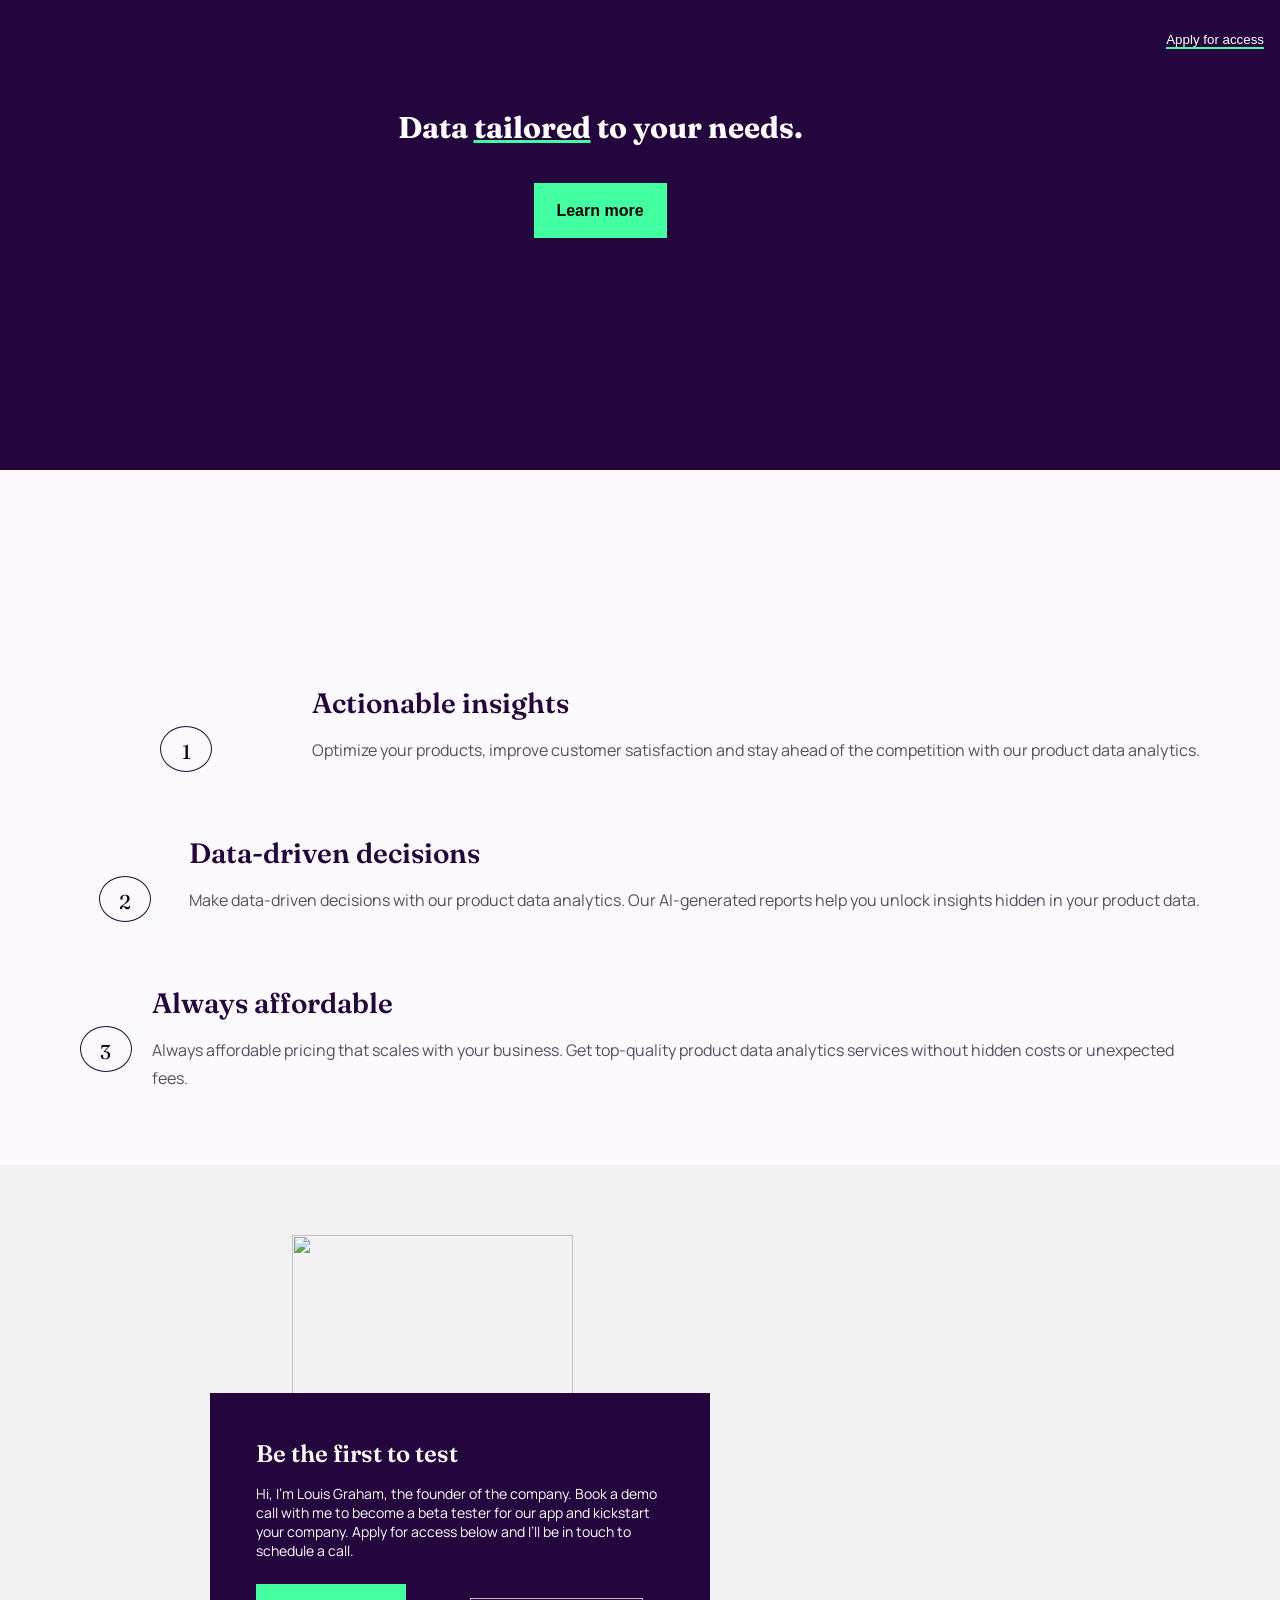
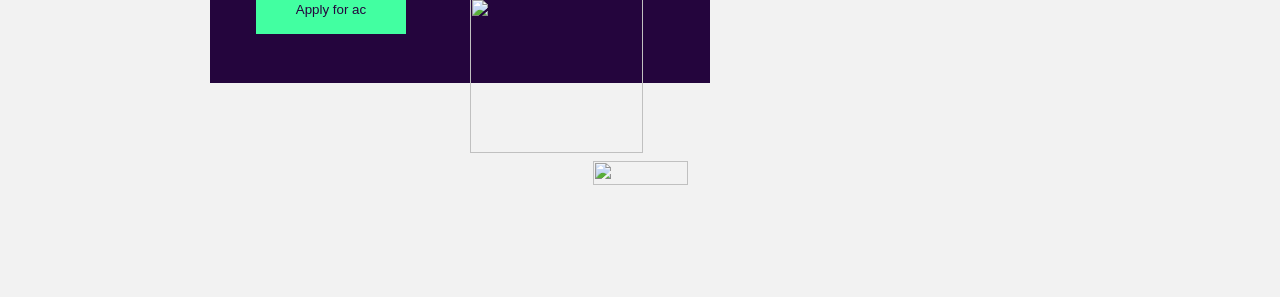
==== index.html @ d3ea02d0 "mover el index" ====
<!DOCTYPE html>
<html lang="en">
<head>
  <meta charset="UTF-8">
  <meta name="viewport" content="width=device-width, initial-scale=1.0">
  <link rel="icon" type="image/png" sizes="32x32" href="./assets/images/favicon-32x32.png">
  <title>Workit landing page</title>
  <link rel="preconnect" href="https://fonts.googleapis.com">
  <link rel="preconnect" href="https://fonts.gstatic.com" crossorigin>
  <link href="https://fonts.googleapis.com/css2?family=Fraunces:wght@300;500;700&family=Manrope:wght@300;500;700&display=swap" rel="stylesheet">
  <link rel="stylesheet" href="style.css">
</head>
<body>
  <header>
    <div class="encabezado">
      <div class="encabezado-logo">
        <img src="./assets/images/logo-light.svg" alt="">
        <button class="encabezado-logo-boton">Apply for access</button>
      </div>
      <div class="titulo-imagenes">
        <img class="icono1" src="./assets/images/bg-pattern-1.svg" alt="">
        <section class="encabezado-titulo">
          <h1>Data <span class="encabezado-titulo-decoracion">tailored</span> to your needs.</h1>
          <button class="encabezado-titulo-boton">Learn more</button>
        </section>
        <img class="icono2" src="./assets/images/bg-pattern-2.svg" alt="">
      </div>
    </div>
  </header>
  <main>
    <div class="imagen-telefono"></div>
    <div class="contenido-informacion-total">
      <section class="contenido-informacion-parrafo">
        <P class="contenido-information-titulo">1</P>
        <div class="contenido-information-texto">
          <h3>Actionable insights</h3>
          <p>Optimize your products, improve customer satisfaction and stay ahead of the competition with our product data analytics.</p>
        </div>
      </section>
      <section class="contenido-informacion-parrafo">
        <P class="contenido-information-titulo">2</P>
        <div class="contenido-information-texto">
          <h3>Data-driven decisions</h3>
          <p>Make data-driven decisions with our product data analytics. Our Al-generated reports help you unlock insights hidden in your product data.</p>
        </div>
      </section>
      <section class="contenido-informacion-parrafo">
        <P class="contenido-information-titulo">3</P>
        <div class="contenido-information-texto">
          <h3>Always affordable</h3>
          <p>Always affordable pricing that scales with your business. Get top-quality product data analytics services without hidden costs or unexpected fees.</p>
        </div>
      </section>
    </div>
  </main>
  <footer>
    <img class="image-founder" src="./assets/images/image-founder.webp" alt="">
    <section class="footer-texto">
      <h2>Be the first to test</h2>
      <p>Hi, I'm Louis Graham, the founder of the company. Book a demo call with me to become a beta tester for our app and kickstart your company. Apply for access below and I’ll be in touch to schedule a call.</p>
      <button class="footer-boton">Apply for ac</button>
    </section>
    <img class="icono3" src="./assets/images/bg-pattern-3.svg" alt="">
    <section class="footer-imagenes">
      <img class="footer-logo" src="./assets/images/logo-dark.svg" alt="">
      <div class="footer-logos-paginas">
        <img src="./assets/images/icon-facebook.svg" alt="">
        <img src="./assets/images/icon-instagram.svg" alt="">
        <img src="./assets/images/icon-twitter.svg" alt="">
      </div>
  </section>
  </footer>

</body>
</html>
---- style.css ----
:root {
    --dark-purple: hsl(273, 85%, 13%);
    --eucaplyptus: hsl(150, 100%, 63%);
    --davys-gray: hsl(271, 12%, 34%);
    --gosht-white: hsl(276, 100%, 99%);
    --white: hsl(0, 0%, 100%);
    --fraunces: 'Fraunces', serif;
    --manrope: 'Manrope', sans-serif;
}
* {
    box-sizing: border-box;
    margin: 0;
    padding: 0;
}
body {
    font-family: var(--manrope);
    background-color: var(--gosht-white);
}
html {
    width: 100%;
    height: 100vh;
}

header {
    width: 100%;
    height: 420px;
    background-color: var(--dark-purple);

}
.icono1 {
    display: none;
}
.icono2 {
    display: none;
}
.icono3 {
    display: none;
}
.encabezado {
    padding-top: 32px;
    padding-left: 16px;
    padding-right: 16px;
}
.encabezado-logo {
    display: flex;
    justify-content: space-between;
}
.encabezado-logo-boton {
    color: var(--white);
    background-color: transparent;
    border: none;
    border-bottom: 2px solid var(--eucaplyptus);
}
.encabezado-titulo {
    width: 90%;
    margin: 0 auto;
    margin-top: 64px;
    display: flex;
    flex-direction: column;
    align-items: center;
    font-family: var(--fraunces);
    font-size: 20px;
    font-weight: 600;
    line-height: 30px;
    text-align: center;
    color: var(--white);
}
.encabezado-titulo-decoracion {
    text-decoration: underline var(--eucaplyptus);
}
.encabezado-titulo-boton {
    width: 133px;
    height: 55px;
    margin-top: 40px;
    font-size: 16px;
    font-weight: 700;
    border: none;
    background-color: var(--eucaplyptus);
}

main {
    width: 100%;
    height: 1070px;
}
.imagen-telefono {
    width: 320px;
    height: 184px;
    margin: -90px auto;
    background-image: url("./assets/images/image-hero.webp");
    background-size: cover;
    background-repeat: no-repeat;
    background-position: center;
}
.contenido-informacion-total{
    display: flex;
    flex-direction: column;
    text-align: center;
    gap: 40px;
    margin: 150px 16px;
}
.contenido-information-titulo {
    width: 48px;
    height: 48px;
    border: 1px solid var(--dark-purple);
    border-radius: 50%;
    margin: 0 auto;
    padding: 12px;
    margin-bottom: 24px;
    font-size: 20px;
    font-family: var(--fraunces);
}
.contenido-information-texto h3 {
    font-size: 28px;
    font-weight: 600;
    margin-bottom: 16px;
    font-family: var(--fraunces);
    color: var(--dark-purple);
}
.contenido-information-texto p {
    font-size: 16px;
    font-weight: 400;
    line-height: 28px;
    color: var(--davys-gray);
}

footer {
    background-color: #F2F2F2;
    margin: 90px auto;
    text-align: center;
}
.image-founder {
    width: 181px;
    height: 181px;
    margin-top: 70px;
}
.footer-texto {
    position: absolute;
    z-index: 2;
    background-color: var(--dark-purple);
    margin: -40px 16px;
    padding: 32px;
    color: var(--white);
}
.footer-texto h2 {
    font-size: 24px;
    font-weight: 600;
    font-family: var(--fraunces);
    margin-bottom: 16px;
}
.footer-texto p {
    font-size: 14px;
    font-weight: 400;
    margin-bottom: 24px;
}
.footer-boton {
    width: 150px;
    height: 50px;
    background-color: var(--eucaplyptus);
    border: none;
    color: var(--dark-purple);
}
.footer-imagenes {
    margin-top: 340px;
}
.footer-logo {
    width: 95px;
    height: 24px;
    margin-bottom: 52px;
}
.footer-logos-paginas {
    display: flex;
    gap: 20px;
    justify-content: center;
    padding-bottom: 60px;
}

@media screen and (min-width: 768px) {
    header {
        height: 470px;
    }
    main {
        height: 840px;
    }
    .titulo-imagenes {
        display: flex;
    }
    .encabezado-titulo {
        width: ;
    }
    .icono1 {
        display: block;
        margin-left: -239px;
    }
    .icono2 {
        display: block;
        margin-left: -69px;
        margin-right: -90px;
        margin-top: 189px;
    }
    .icono3 {
        display: block;
        position: absolute;
        width: 173px;
        height: 155px;
        margin-top: 77px;
        margin-left: 470px;
        z-index: 3;
    }
    .imagen-telefono {
        width: 514px;
        height: 296px;
        margin: -145px auto;
        margin-bottom: -85px;
    }
    .contenido-informacion {
        display: flex;
    }
    .contenido-informacion-total {
        margin: 150px 80px;
    }
    .contenido-informacion-parrafo {
        display: flex;
    }
    .contenido-information-titulo {
        width: 52px;
        height: 46px;
        margin-top: 40px;
    }
    .contenido-information-texto {
        text-align: initial;
        margin-left: 20px;
    }
    footer {
        margin: 0;
    }
    .footer-texto {
        width: 500px;
        height: 290px;
        padding: 46px;
        margin-left: 210px;
        margin-top: -128px;
        text-align: initial;
    }
    .image-founder {
        width: 281px;
        height: 281px;
        margin-left: -415px;
    }
    .footer-imagenes {
        margin-top: 240px;
    }

}
@media screen and (min-width: px) {

}
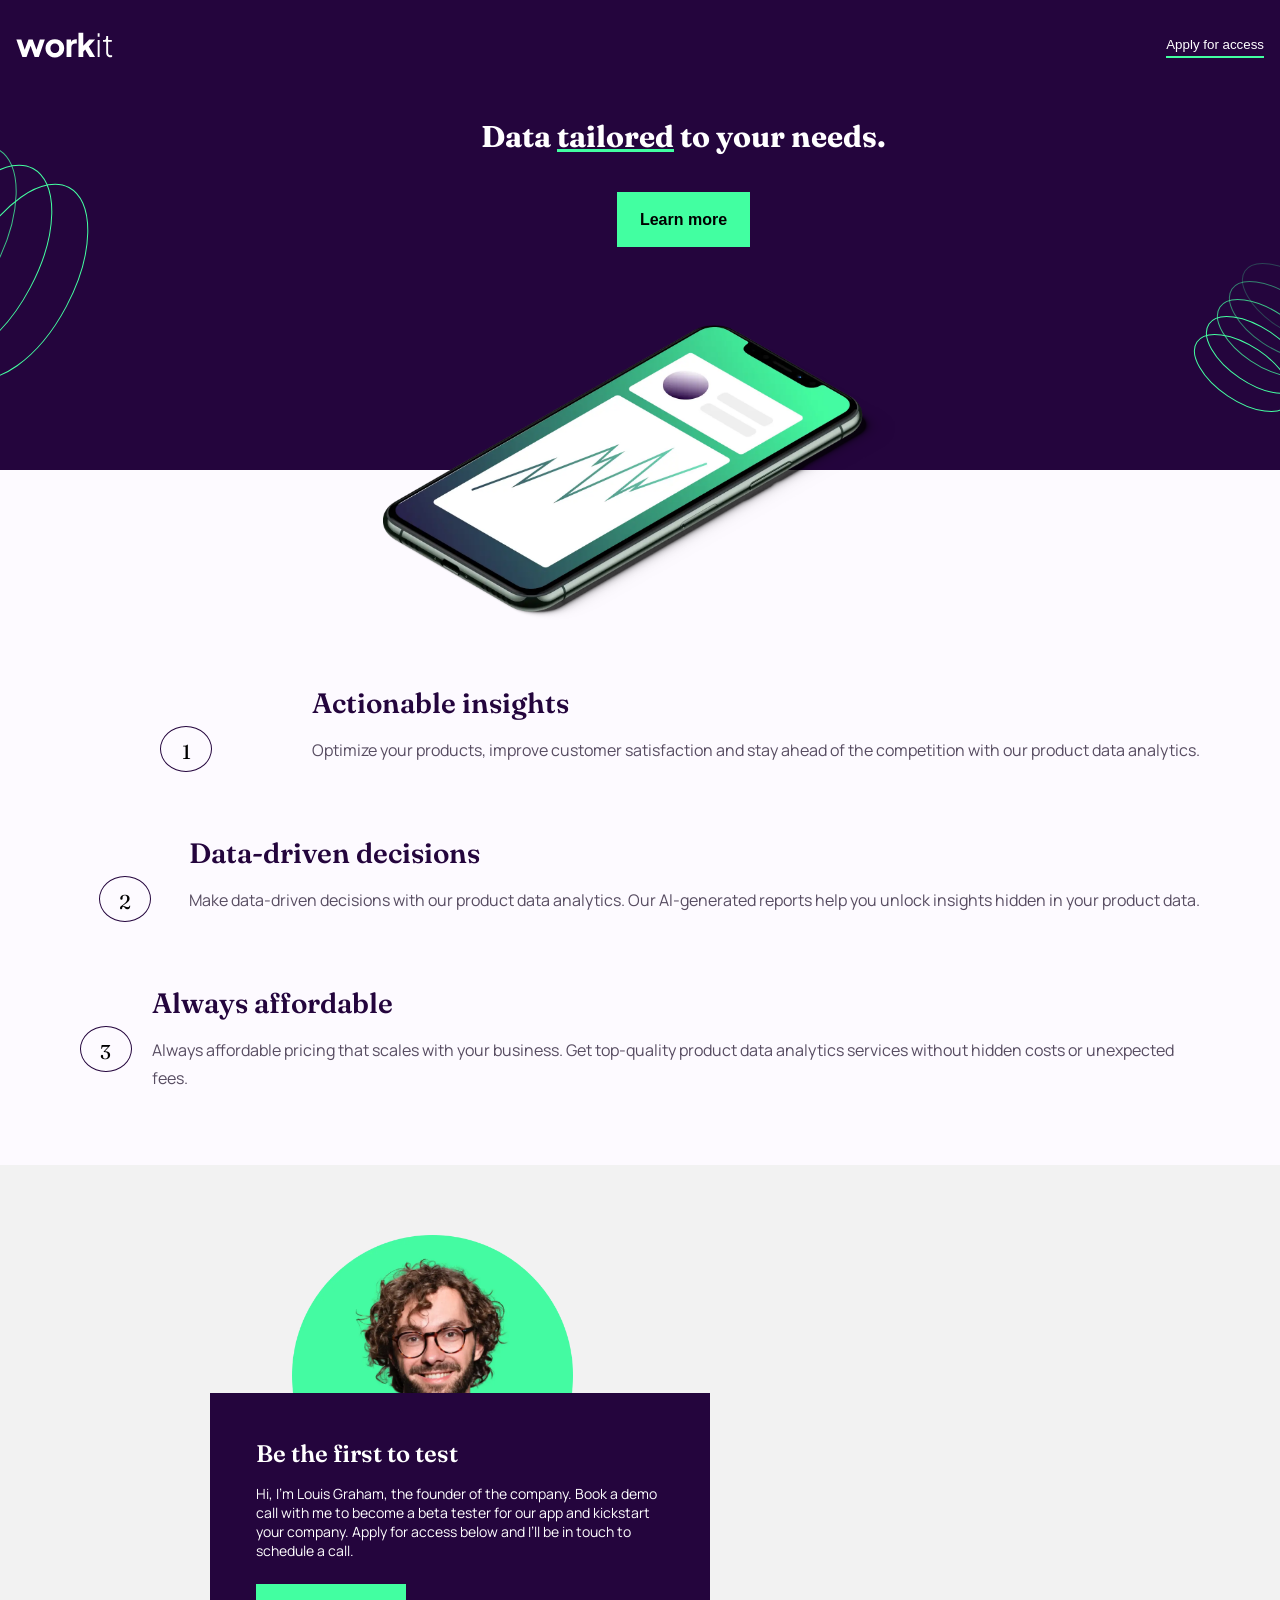
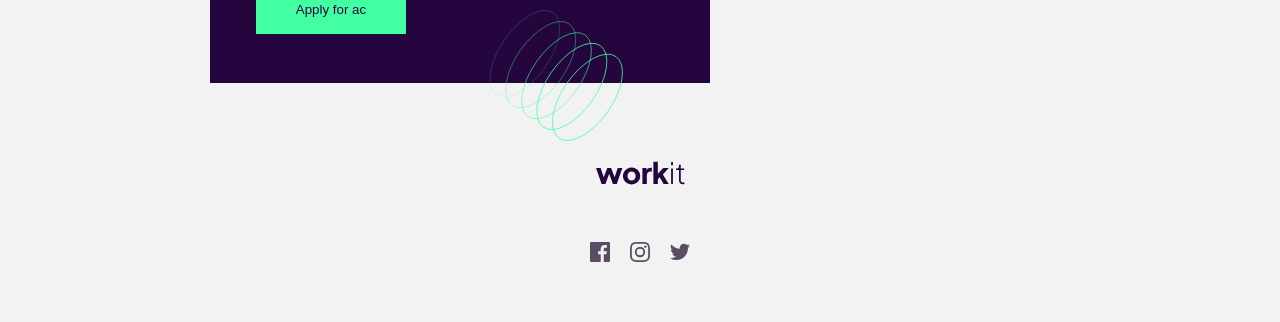
==== commit 6d396147: "arreglo de imagenes" ====
--- a/index.html
+++ b/index.html
@@ -14,16 +14,16 @@
   <header>
     <div class="encabezado">
       <div class="encabezado-logo">
-        <img src="./assets/images/logo-light.svg" alt="">
+        <img src="starter-code/assets/images/logo-light.svg" alt="">
         <button class="encabezado-logo-boton">Apply for access</button>
       </div>
       <div class="titulo-imagenes">
-        <img class="icono1" src="./assets/images/bg-pattern-1.svg" alt="">
+        <img class="icono1" src="starter-code/assets/images/bg-pattern-1.svg" alt="">
         <section class="encabezado-titulo">
           <h1>Data <span class="encabezado-titulo-decoracion">tailored</span> to your needs.</h1>
           <button class="encabezado-titulo-boton">Learn more</button>
         </section>
-        <img class="icono2" src="./assets/images/bg-pattern-2.svg" alt="">
+        <img class="icono2" src="starter-code/assets/images/bg-pattern-2.svg" alt="">
       </div>
     </div>
   </header>
@@ -54,19 +54,19 @@
     </div>
   </main>
   <footer>
-    <img class="image-founder" src="./assets/images/image-founder.webp" alt="">
+    <img class="image-founder" src="starter-code/assets/images/image-founder.webp" alt="">
     <section class="footer-texto">
       <h2>Be the first to test</h2>
       <p>Hi, I'm Louis Graham, the founder of the company. Book a demo call with me to become a beta tester for our app and kickstart your company. Apply for access below and I’ll be in touch to schedule a call.</p>
       <button class="footer-boton">Apply for ac</button>
     </section>
-    <img class="icono3" src="./assets/images/bg-pattern-3.svg" alt="">
+    <img class="icono3" src="starter-code/assets/images/bg-pattern-3.svg" alt="">
     <section class="footer-imagenes">
-      <img class="footer-logo" src="./assets/images/logo-dark.svg" alt="">
+      <img class="footer-logo" src="starter-code/assets/images/logo-dark.svg" alt="">
       <div class="footer-logos-paginas">
-        <img src="./assets/images/icon-facebook.svg" alt="">
-        <img src="./assets/images/icon-instagram.svg" alt="">
-        <img src="./assets/images/icon-twitter.svg" alt="">
+        <img src="starter-code/assets/images/icon-facebook.svg" alt="">
+        <img src="starter-code/assets/images/icon-instagram.svg" alt="">
+        <img src="starter-code/assets/images/icon-twitter.svg" alt="">
       </div>
   </section>
   </footer>
--- a/style.css
+++ b/style.css
@@ -86,7 +86,7 @@
     width: 320px;
     height: 184px;
     margin: -90px auto;
-    background-image: url("./assets/images/image-hero.webp");
+    background-image: url("starter-code/assets/images/image-hero.webp");
     background-size: cover;
     background-repeat: no-repeat;
     background-position: center;
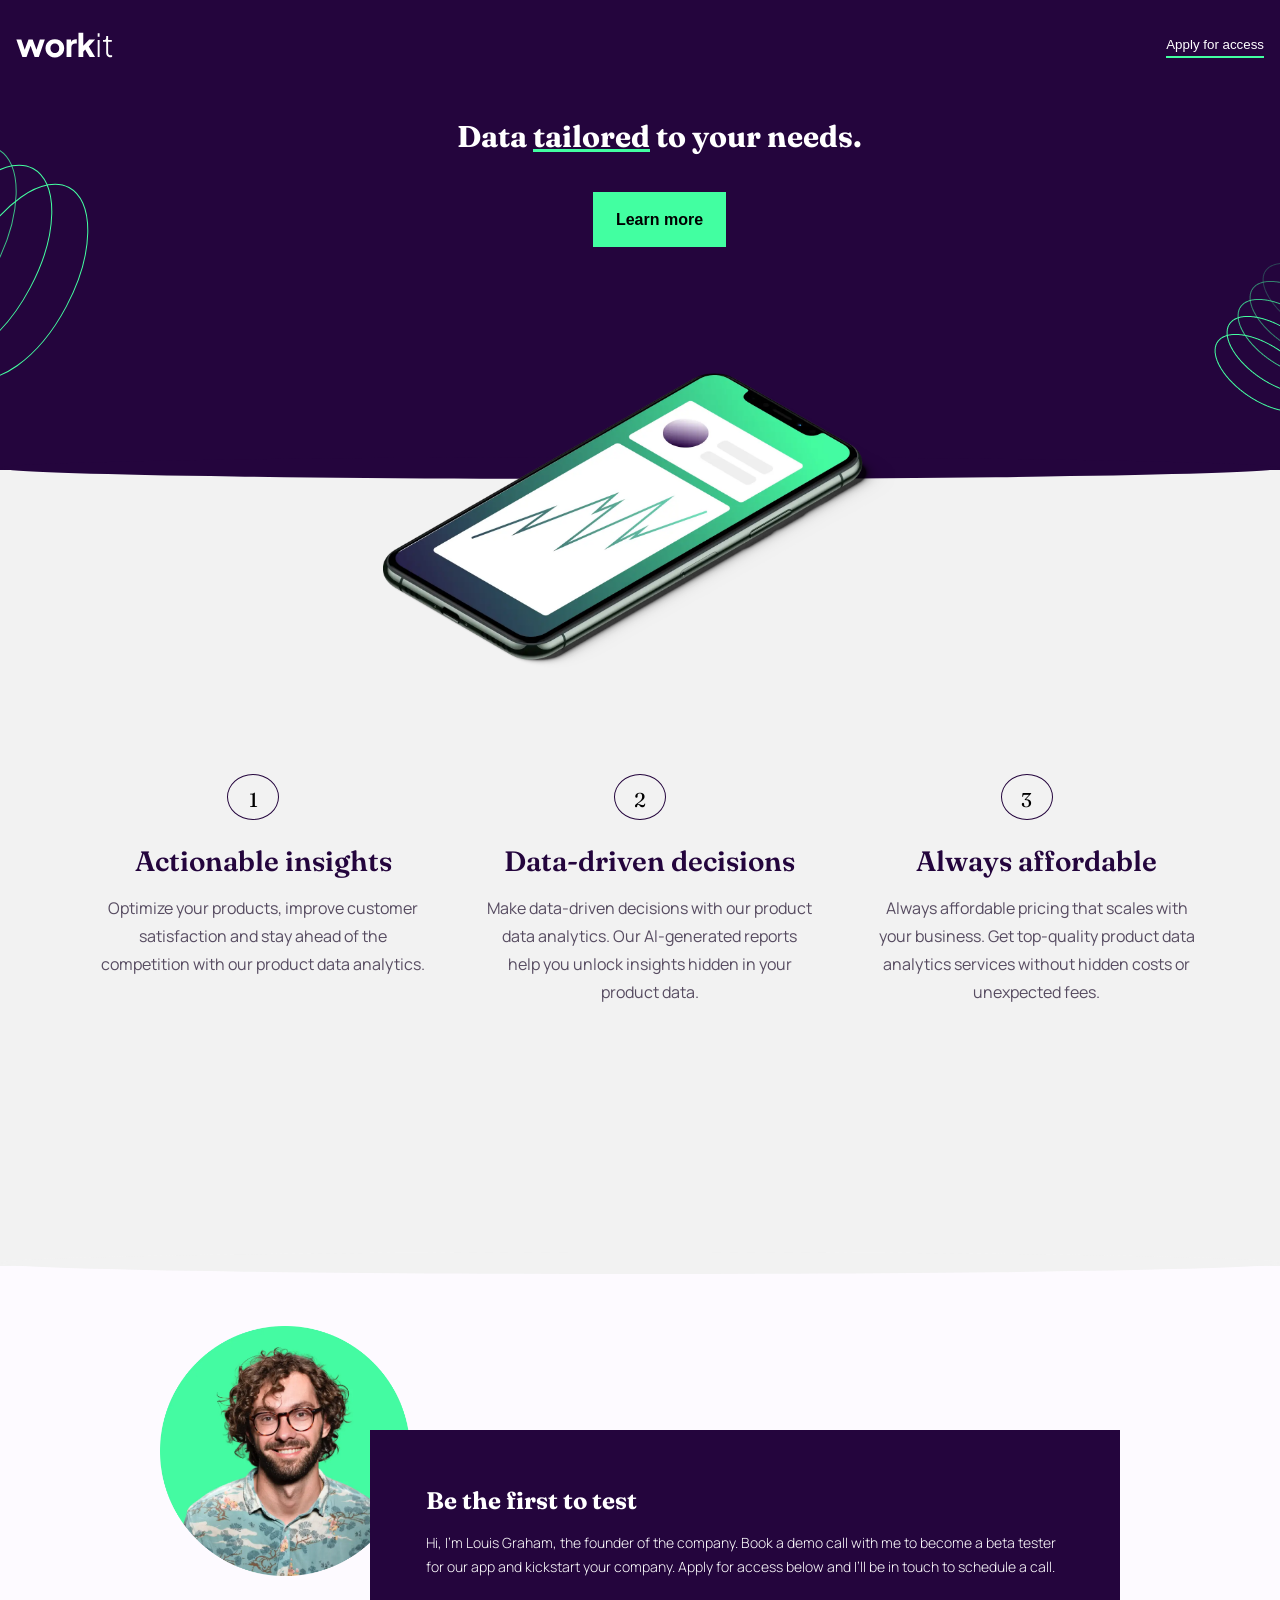
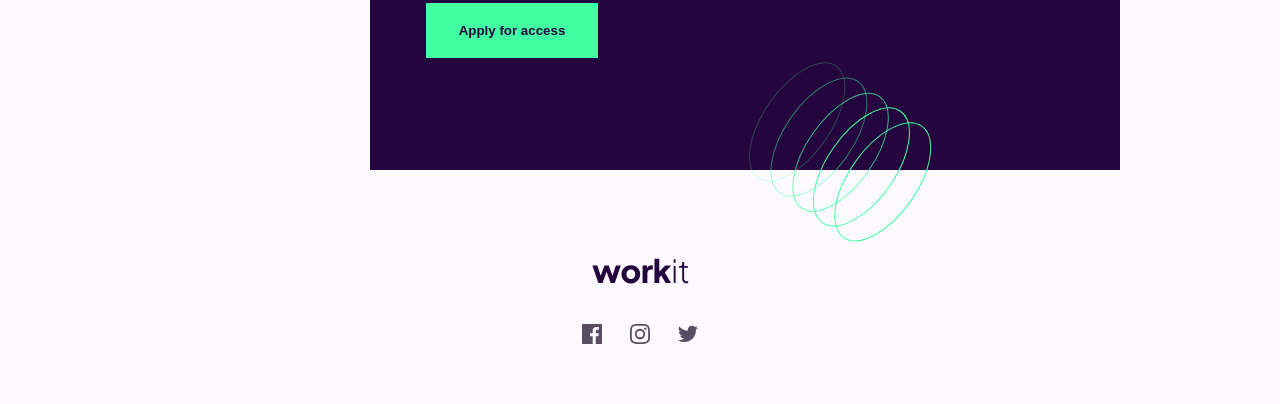
==== commit 3998c713: "modificaciones" ====
--- a/index.html
+++ b/index.html
@@ -23,10 +23,11 @@
           <h1>Data <span class="encabezado-titulo-decoracion">tailored</span> to your needs.</h1>
           <button class="encabezado-titulo-boton">Learn more</button>
         </section>
-        <img class="icono2" src="starter-code/assets/images/bg-pattern-2.svg" alt="">
+        <img class="icono2" src="starter-code/assets/images/icono2.png" alt="">
       </div>
     </div>
   </header>
+  <div class="path-morado"></div>
   <main>
     <div class="imagen-telefono"></div>
     <div class="contenido-informacion-total">
@@ -53,22 +54,25 @@
       </section>
     </div>
   </main>
+  <div class="path-blanco"></div>
   <footer>
-    <img class="image-founder" src="starter-code/assets/images/image-founder.webp" alt="">
     <section class="footer-texto">
-      <h2>Be the first to test</h2>
-      <p>Hi, I'm Louis Graham, the founder of the company. Book a demo call with me to become a beta tester for our app and kickstart your company. Apply for access below and I’ll be in touch to schedule a call.</p>
-      <button class="footer-boton">Apply for ac</button>
+      <img class="image-founder" src="starter-code/assets/images/image-founder.webp" alt="">
+      <section class="footer-texto-informacion">
+        <h2>Be the first to test</h2>
+        <p>Hi, I'm Louis Graham, the founder of the company. Book a demo call with me to become a beta tester for our app and kickstart your company. Apply for access below and I’ll be in touch to schedule a call.</p>
+        <button>Apply for access</button>
+      </section>
     </section>
     <img class="icono3" src="starter-code/assets/images/bg-pattern-3.svg" alt="">
     <section class="footer-imagenes">
       <img class="footer-logo" src="starter-code/assets/images/logo-dark.svg" alt="">
-      <div class="footer-logos-paginas">
+      <div class="footer-paginas-web">
         <img src="starter-code/assets/images/icon-facebook.svg" alt="">
         <img src="starter-code/assets/images/icon-instagram.svg" alt="">
         <img src="starter-code/assets/images/icon-twitter.svg" alt="">
       </div>
-  </section>
+    </section>
   </footer>
 
 </body>
--- a/style.css
+++ b/style.css
@@ -14,7 +14,7 @@
 }
 body {
     font-family: var(--manrope);
-    background-color: var(--gosht-white);
+    background-color: #F2F2F2;
 }
 html {
     width: 100%;
@@ -35,6 +35,13 @@
 }
 .icono3 {
     display: none;
+}
+.path-morado {
+    width: 100%;
+    height: 100px;
+    background-color: var(--dark-purple);
+    clip-path: ellipse(50% 11% at 50% 50%);
+    margin-top: -52px;
 }
 .encabezado {
     padding-top: 32px;
@@ -50,6 +57,7 @@
     background-color: transparent;
     border: none;
     border-bottom: 2px solid var(--eucaplyptus);
+    cursor: pointer;
 }
 .encabezado-titulo {
     width: 90%;
@@ -76,27 +84,30 @@
     font-weight: 700;
     border: none;
     background-color: var(--eucaplyptus);
+    cursor: pointer;
 }
 
 main {
     width: 100%;
-    height: 1070px;
 }
 .imagen-telefono {
     width: 320px;
     height: 184px;
-    margin: -90px auto;
+    margin: -120px auto;
     background-image: url("starter-code/assets/images/image-hero.webp");
     background-size: cover;
     background-repeat: no-repeat;
     background-position: center;
+    position: relative;
 }
 .contenido-informacion-total{
     display: flex;
     flex-direction: column;
     text-align: center;
     gap: 40px;
-    margin: 150px 16px;
+    margin: 0 16px;
+    margin-top: 150px;
+    margin-bottom: 80px;
 }
 .contenido-information-titulo {
     width: 48px;
@@ -122,57 +133,74 @@
     line-height: 28px;
     color: var(--davys-gray);
 }
+.path-blanco {
+    width: 100%;
+    height: 100px;
+    background-color: #F2F2F2;
+    clip-path: ellipse(50% 11% at 50% 50%);
+    margin-bottom: -47px;
+}
 
 footer {
-    background-color: #F2F2F2;
-    margin: 90px auto;
-    text-align: center;
+    padding-top: 60px;
+    background-color: var(--gosht-white);
+}
+.footer-texto {
+    margin: 0 16px;
+    display: flex;
+    flex-direction: column;
+    align-items: center;
 }
 .image-founder {
-    width: 181px;
-    height: 181px;
-    margin-top: 70px;
-}
-.footer-texto {
-    position: absolute;
-    z-index: 2;
+    width: 250px;
+    height: 250px;
+}
+.footer-texto-informacion {
     background-color: var(--dark-purple);
-    margin: -40px 16px;
-    padding: 32px;
     color: var(--white);
-}
-.footer-texto h2 {
-    font-size: 24px;
-    font-weight: 600;
+    display: flex;
+    flex-direction: column;
+    align-items: center;
+    padding: 31px;
+    margin-top: -46px;
+}
+.footer-texto-informacion h2 {
     font-family: var(--fraunces);
     margin-bottom: 16px;
 }
-.footer-texto p {
+.footer-texto-informacion p {
     font-size: 14px;
-    font-weight: 400;
+    font-weight: 300;
+    text-align: center;
+    line-height: 24px;
     margin-bottom: 24px;
 }
-.footer-boton {
-    width: 150px;
-    height: 50px;
+.footer-texto-informacion button {
+    width: 172px;
+    height: 55px;
+    border: none;
     background-color: var(--eucaplyptus);
-    border: none;
     color: var(--dark-purple);
+    font-weight: 700;
+    cursor: pointer;
 }
 .footer-imagenes {
-    margin-top: 340px;
+    display: flex;
+    flex-direction: column;
+    align-items: center;
+    padding-bottom: 60px;
 }
 .footer-logo {
-    width: 95px;
-    height: 24px;
-    margin-bottom: 52px;
-}
-.footer-logos-paginas {
-    display: flex;
-    gap: 20px;
-    justify-content: center;
-    padding-bottom: 60px;
-}
+    margin-bottom: 40px;
+}
+.footer-paginas-web {
+    display: flex;
+    gap: 28px;
+}
+.icono3 {
+    display: none;
+}
+
 
 @media screen and (min-width: 768px) {
     header {
@@ -185,7 +213,7 @@
         display: flex;
     }
     .encabezado-titulo {
-        width: ;
+        width: 40%;
     }
     .icono1 {
         display: block;
@@ -193,18 +221,8 @@
     }
     .icono2 {
         display: block;
-        margin-left: -69px;
-        margin-right: -90px;
         margin-top: 189px;
-    }
-    .icono3 {
-        display: block;
-        position: absolute;
-        width: 173px;
-        height: 155px;
-        margin-top: 77px;
-        margin-left: 470px;
-        z-index: 3;
+        margin-right: -16px;
     }
     .imagen-telefono {
         width: 514px;
@@ -230,27 +248,55 @@
         text-align: initial;
         margin-left: 20px;
     }
-    footer {
-        margin: 0;
-    }
+
+    
     .footer-texto {
-        width: 500px;
-        height: 290px;
-        padding: 46px;
-        margin-left: 210px;
-        margin-top: -128px;
+        flex-direction: row;
+        margin: 0 40px;
+    }
+    .footer-texto-informacion {
+        height: 340px;
+        margin-bottom: -343px;
+        margin-left: -86px;
+        align-items: flex-start;
+        padding: 56px;
+    }
+    .footer-texto-informacion p {
         text-align: initial;
     }
-    .image-founder {
-        width: 281px;
-        height: 281px;
-        margin-left: -415px;
-    }
-    .footer-imagenes {
-        margin-top: 240px;
-    }
-
-}
-@media screen and (min-width: px) {
-
-}+    .icono3 {
+        display: block;
+        margin-left: 450px;
+        margin-top: 76px;
+
+    }
+
+
+}
+@media screen and (min-width: 1024px) {
+    .contenido-informacion-total {
+        display: grid;
+        grid-template-columns: 1fr 1fr 1fr;
+    }
+    .contenido-informacion-parrafo {
+        flex-direction: column;
+    }
+    .contenido-information-texto h3 {
+        text-align: center;
+    }
+    .contenido-information-texto p{
+        text-align: center;
+    }
+
+    .footer-texto {
+        margin: 0 160px;
+    }
+    .footer-texto-informacion {
+        margin-left: -40px;
+    }
+    .icono3 {
+        margin-left: 730px;
+        margin-top: 70px;
+    }
+
+}
